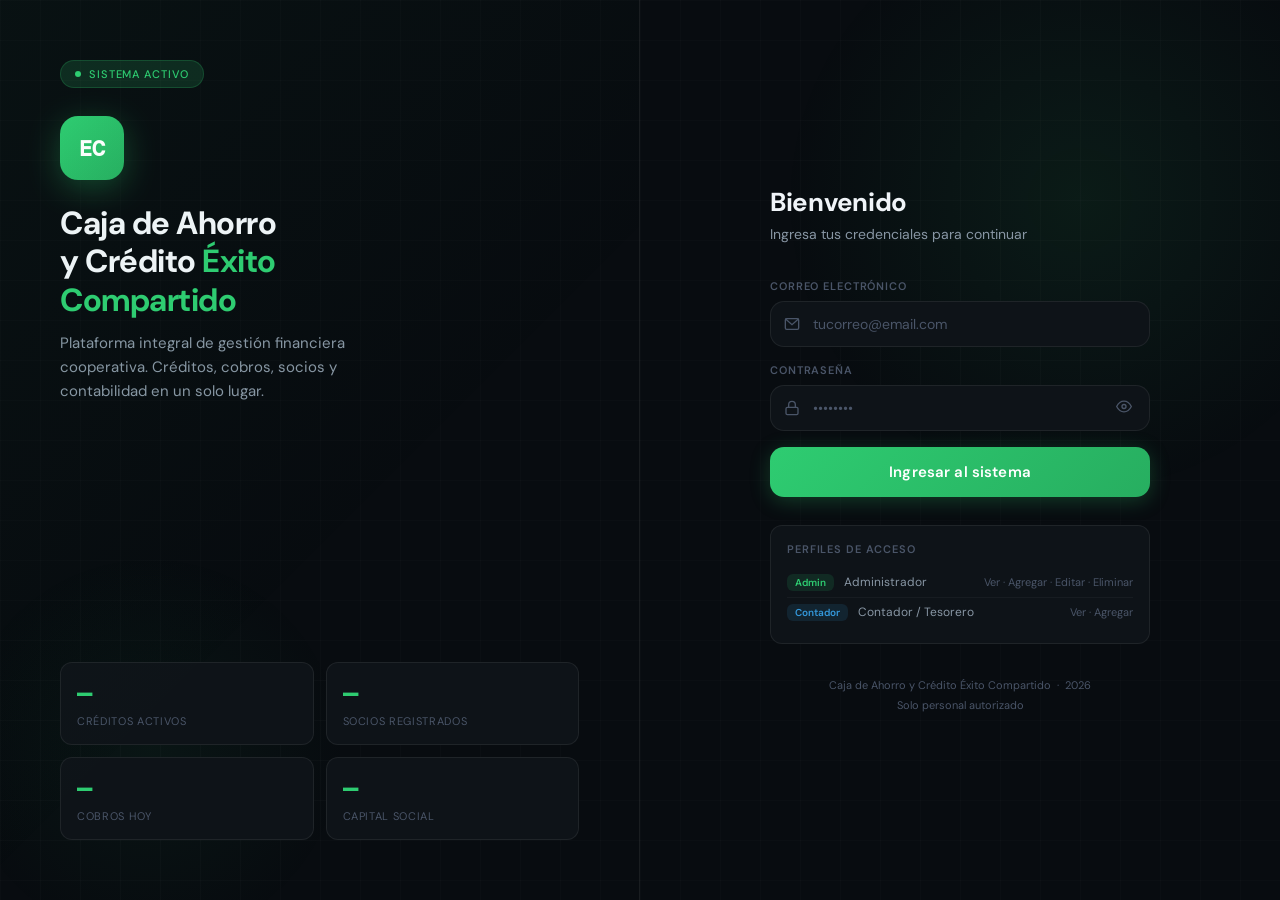
==== index.html @ 0386304a "Update index.html" ====
<!DOCTYPE html>
<html lang="es">
<head>
<meta charset="UTF-8">
<meta name="viewport" content="width=device-width, initial-scale=1.0">
<title>Éxito Compartido — Acceso</title>
<link href="https://fonts.googleapis.com/css2?family=DM+Sans:wght@300;400;500;600;700&family=DM+Mono:wght@400;500&display=swap" rel="stylesheet">
<style>
*{margin:0;padding:0;box-sizing:border-box}
:root{
  --bg:#080c10;
  --surface:#0e1318;
  --surface2:#141b22;
  --border:rgba(255,255,255,0.07);
  --green:#2ecc71;
  --green2:#27ae60;
  --green-glow:rgba(46,204,113,0.15);
  --text:#f0f4f8;
  --text2:#8896a4;
  --text3:#4a5568;
  --red:#e74c3c;
  --radius:14px;
}
html,body{height:100%;font-family:'DM Sans',sans-serif;background:var(--bg);color:var(--text);font-size:14px;overflow:hidden}

/* FONDO ANIMADO */
.bg-canvas{position:fixed;inset:0;z-index:0;overflow:hidden}
.bg-canvas::before{
  content:'';position:absolute;width:600px;height:600px;
  border-radius:50%;
  background:radial-gradient(circle, rgba(46,204,113,0.08) 0%, transparent 70%);
  top:-100px;right:-100px;
  animation:pulse 8s ease-in-out infinite;
}
.bg-canvas::after{
  content:'';position:absolute;width:400px;height:400px;
  border-radius:50%;
  background:radial-gradient(circle, rgba(46,204,113,0.05) 0%, transparent 70%);
  bottom:-50px;left:-50px;
  animation:pulse 8s ease-in-out infinite reverse;
}
@keyframes pulse{0%,100%{transform:scale(1);opacity:1}50%{transform:scale(1.1);opacity:.7}}

/* GRID PATTERN */
.bg-grid{
  position:fixed;inset:0;z-index:0;
  background-image:linear-gradient(rgba(255,255,255,.015) 1px, transparent 1px),
    linear-gradient(90deg, rgba(255,255,255,.015) 1px, transparent 1px);
  background-size:40px 40px;
}

/* LAYOUT */
.page{
  position:relative;z-index:1;
  min-height:100vh;
  display:grid;
  grid-template-columns:1fr 1fr;
}

/* LADO IZQUIERDO */
.left-panel{
  display:flex;flex-direction:column;justify-content:center;
  padding:60px;
  border-right:1px solid var(--border);
  position:relative;overflow:hidden;
}
.left-panel::after{
  content:'';position:absolute;inset:0;
  background:linear-gradient(135deg, rgba(46,204,113,0.03) 0%, transparent 60%);
  pointer-events:none;
}
.brand{margin-bottom:60px}
.brand-badge{
  display:inline-flex;align-items:center;gap:8px;
  background:var(--green-glow);border:1px solid rgba(46,204,113,0.2);
  padding:6px 14px;border-radius:30px;margin-bottom:28px;
}
.brand-badge-dot{width:6px;height:6px;border-radius:50%;background:var(--green);animation:blink 2s ease-in-out infinite}
@keyframes blink{0%,100%{opacity:1}50%{opacity:.3}}
.brand-badge-text{font-size:11px;color:var(--green);font-weight:500;letter-spacing:.08em;text-transform:uppercase}
.brand-logo{
  width:64px;height:64px;border-radius:18px;
  background:linear-gradient(135deg,var(--green) 0%,var(--green2) 100%);
  display:flex;align-items:center;justify-content:center;
  font-size:22px;font-weight:700;color:#fff;
  margin-bottom:24px;
  box-shadow:0 8px 32px rgba(46,204,113,0.3);
  font-family:'DM Mono',monospace;
}
.brand-title{font-size:32px;font-weight:700;line-height:1.2;margin-bottom:12px;letter-spacing:-0.5px}
.brand-title em{color:var(--green);font-style:normal}
.brand-sub{font-size:15px;color:var(--text2);line-height:1.6;max-width:320px}

/* STATS */
.stats{display:grid;grid-template-columns:1fr 1fr;gap:12px;margin-top:auto}
.stat-card{
  background:var(--surface);border:1px solid var(--border);
  border-radius:12px;padding:16px;
}
.stat-val{font-size:24px;font-weight:700;font-family:'DM Mono',monospace;color:var(--green);margin-bottom:4px}
.stat-label{font-size:11px;color:var(--text3);text-transform:uppercase;letter-spacing:.06em}

/* LADO DERECHO — FORMULARIO */
.right-panel{
  display:flex;flex-direction:column;justify-content:center;align-items:center;
  padding:60px 40px;
}
.form-wrap{width:100%;max-width:380px}
.form-title{font-size:26px;font-weight:700;margin-bottom:6px;letter-spacing:-0.3px}
.form-sub{font-size:14px;color:var(--text2);margin-bottom:36px}

/* CAMPO */
.field{margin-bottom:16px}
.field label{
  display:block;font-size:11px;font-weight:600;
  color:var(--text3);text-transform:uppercase;
  letter-spacing:.08em;margin-bottom:8px;
}
.input-wrap{position:relative}
.input-icon{
  position:absolute;left:14px;top:50%;transform:translateY(-50%);
  color:var(--text3);font-size:16px;pointer-events:none;
}
.input-wrap input{
  width:100%;
  background:var(--surface);
  border:1px solid var(--border);
  color:var(--text);
  padding:13px 44px 13px 42px;
  border-radius:var(--radius);
  font-size:14px;font-family:'DM Sans',sans-serif;
  outline:none;
  transition:border-color .2s, background .2s, box-shadow .2s;
  -webkit-appearance:none;
}
.input-wrap input:focus{
  border-color:var(--green);
  background:var(--surface2);
  box-shadow:0 0 0 3px rgba(46,204,113,0.08);
}
.input-wrap input::placeholder{color:var(--text3)}
.toggle-pass{
  position:absolute;right:14px;top:50%;transform:translateY(-50%);
  background:none;border:none;color:var(--text3);cursor:pointer;
  font-size:16px;padding:4px;line-height:1;transition:color .15s;
}
.toggle-pass:hover{color:var(--text2)}

/* ERROR */
.error-box{
  display:none;
  background:rgba(231,76,60,0.08);
  border:1px solid rgba(231,76,60,0.2);
  border-radius:10px;padding:11px 14px;
  font-size:13px;color:var(--red);
  margin-bottom:16px;
  align-items:center;gap:9px;line-height:1.4;
}
.error-box.show{display:flex}

/* BOTÓN */
.btn-login{
  width:100%;padding:15px;
  background:linear-gradient(135deg,var(--green) 0%,var(--green2) 100%);
  color:#fff;border:none;border-radius:var(--radius);
  font-size:15px;font-weight:600;
  font-family:'DM Sans',sans-serif;
  cursor:pointer;
  transition:all .2s;
  margin-top:8px;
  display:flex;align-items:center;justify-content:center;gap:9px;
  letter-spacing:.01em;
  box-shadow:0 4px 20px rgba(46,204,113,0.25);
}
.btn-login:hover{transform:translateY(-1px);box-shadow:0 8px 28px rgba(46,204,113,0.35)}
.btn-login:active{transform:translateY(0)}
.btn-login.loading{opacity:.7;pointer-events:none}
.spinner{
  width:18px;height:18px;
  border:2px solid rgba(255,255,255,.3);
  border-top-color:#fff;
  border-radius:50%;
  animation:spin .7s linear infinite;
  display:none;
}
.btn-login.loading .spinner{display:block}
.btn-login.loading .btn-lbl{display:none}
@keyframes spin{to{transform:rotate(360deg)}}

/* ROLES INFO */
.roles-hint{
  margin-top:28px;padding:16px;
  background:var(--surface);border:1px solid var(--border);
  border-radius:12px;
}
.roles-hint-title{font-size:11px;color:var(--text3);text-transform:uppercase;letter-spacing:.08em;margin-bottom:12px;font-weight:600}
.role-row{display:flex;align-items:center;gap:10px;padding:6px 0;font-size:12px;color:var(--text2)}
.role-row:not(:last-child){border-bottom:1px solid rgba(255,255,255,.04)}
.role-badge{font-size:10px;font-weight:600;padding:2px 8px;border-radius:6px;white-space:nowrap}
.rb-admin{background:rgba(46,204,113,.12);color:var(--green)}
.rb-contador{background:rgba(52,152,219,.12);color:#3498db}
.role-perms{font-size:11px;color:var(--text3);margin-left:auto}

/* FOOTER */
.form-footer{margin-top:32px;font-size:11px;color:var(--text3);text-align:center;line-height:1.8}

/* RESPONSIVE */
@media(max-width:768px){
  .page{grid-template-columns:1fr}
  .left-panel{display:none}
  .right-panel{padding:40px 24px}
}
</style>
</head>
<body>

<div class="bg-canvas"></div>
<div class="bg-grid"></div>

<div class="page">

  <!-- PANEL IZQUIERDO -->
  <div class="left-panel">
    <div class="brand">
      <div class="brand-badge">
        <div class="brand-badge-dot"></div>
        <span class="brand-badge-text">Sistema activo</span>
      </div>
      <div class="brand-logo">EC</div>
      <div class="brand-title">Caja de Ahorro<br>y Crédito <em>Éxito<br>Compartido</em></div>
      <div class="brand-sub">Plataforma integral de gestión financiera cooperativa. Créditos, cobros, socios y contabilidad en un solo lugar.</div>
    </div>
    <div class="stats">
      <div class="stat-card">
        <div class="stat-val" id="stat-creditos">—</div>
        <div class="stat-label">Créditos activos</div>
      </div>
      <div class="stat-card">
        <div class="stat-val" id="stat-socios">—</div>
        <div class="stat-label">Socios registrados</div>
      </div>
      <div class="stat-card">
        <div class="stat-val" id="stat-cobros">—</div>
        <div class="stat-label">Cobros hoy</div>
      </div>
      <div class="stat-card">
        <div class="stat-val" id="stat-capital">—</div>
        <div class="stat-label">Capital social</div>
      </div>
    </div>
  </div>

  <!-- PANEL DERECHO -->
  <div class="right-panel">
    <div class="form-wrap">
      <div class="form-title">Bienvenido</div>
      <div class="form-sub">Ingresa tus credenciales para continuar</div>

      <div class="error-box" id="error-box">
        <svg width="16" height="16" viewBox="0 0 24 24" fill="none" stroke="currentColor" stroke-width="2"><circle cx="12" cy="12" r="10"/><line x1="12" y1="8" x2="12" y2="12"/><line x1="12" y1="16" x2="12.01" y2="16"/></svg>
        <span id="error-msg">Correo o contraseña incorrectos.</span>
      </div>

      <div class="field">
        <label>Correo electrónico</label>
        <div class="input-wrap">
          <svg class="input-icon" width="16" height="16" viewBox="0 0 24 24" fill="none" stroke="currentColor" stroke-width="2"><rect x="2" y="4" width="20" height="16" rx="2"/><polyline points="2,4 12,13 22,4"/></svg>
          <input type="email" id="inp-email" placeholder="tucorreo@email.com" autocomplete="email" inputmode="email">
        </div>
      </div>

      <div class="field">
        <label>Contraseña</label>
        <div class="input-wrap">
          <svg class="input-icon" width="16" height="16" viewBox="0 0 24 24" fill="none" stroke="currentColor" stroke-width="2"><rect x="3" y="11" width="18" height="11" rx="2"/><path d="M7 11V7a5 5 0 0 1 10 0v4"/></svg>
          <input type="password" id="inp-pass" placeholder="••••••••" autocomplete="current-password">
          <button class="toggle-pass" onclick="togglePass()" type="button" id="toggle-btn">
            <svg id="eye-show" width="16" height="16" viewBox="0 0 24 24" fill="none" stroke="currentColor" stroke-width="2"><path d="M1 12s4-8 11-8 11 8 11 8-4 8-11 8-11-8-11-8z"/><circle cx="12" cy="12" r="3"/></svg>
            <svg id="eye-hide" width="16" height="16" viewBox="0 0 24 24" fill="none" stroke="currentColor" stroke-width="2" style="display:none"><path d="M17.94 17.94A10.07 10.07 0 0 1 12 20c-7 0-11-8-11-8a18.45 18.45 0 0 1 5.06-5.94M9.9 4.24A9.12 9.12 0 0 1 12 4c7 0 11 8 11 8a18.5 18.5 0 0 1-2.16 3.19m-6.72-1.07a3 3 0 1 1-4.24-4.24"/><line x1="1" y1="1" x2="23" y2="23"/></svg>
          </button>
        </div>
      </div>

      <button class="btn-login" id="btn-login" onclick="doLogin()">
        <span class="btn-lbl">Ingresar al sistema</span>
        <div class="spinner"></div>
      </button>

      <!-- HINT DE ROLES -->
      <div class="roles-hint">
        <div class="roles-hint-title">Perfiles de acceso</div>
        <div class="role-row">
          <span class="role-badge rb-admin">Admin</span>
          <span>Administrador</span>
          <span class="role-perms">Ver · Agregar · Editar · Eliminar</span>
        </div>
        <div class="role-row">
          <span class="role-badge rb-contador">Contador</span>
          <span>Contador / Tesorero</span>
          <span class="role-perms">Ver · Agregar</span>
        </div>
      </div>

      <div class="form-footer">
        Caja de Ahorro y Crédito Éxito Compartido &nbsp;·&nbsp; 2026<br>
        Solo personal autorizado
      </div>
    </div>
  </div>

</div>

<script>
const API = 'https://script.google.com/macros/s/AKfycbznlQ44EJd9K0rrrTj6ScfDdE0UShqo5MtrAHG__Sio-ONk8AT1Kh94YwOuVlsFQwm7/exec';

// Cargar estadísticas del dashboard en el panel izquierdo
async function cargarStats(){
  try{
    const r = await fetch(`${API}?accion=dashboard`);
    const j = await r.json();
    if(j.ok && j.data){
      const d = j.data;
      const fmt = v => '$'+Number(v||0).toLocaleString('es-EC',{minimumFractionDigits:0,maximumFractionDigits:0});
      document.getElementById('stat-creditos').textContent = d.creditosActivos || '0';
      document.getElementById('stat-socios').textContent   = d.totalSocios    || '0';
      document.getElementById('stat-cobros').textContent   = fmt(d.cobrosHoy  || 0);
      document.getElementById('stat-capital').textContent  = fmt(d.capitalSocial || 0);
    }
  }catch(e){ /* silencioso */ }
}
cargarStats();

function togglePass(){
  const inp  = document.getElementById('inp-pass');
  const show = document.getElementById('eye-show');
  const hide = document.getElementById('eye-hide');
  const oculto = inp.type === 'password';
  inp.type = oculto ? 'text' : 'password';
  show.style.display = oculto ? 'none'  : 'block';
  hide.style.display = oculto ? 'block' : 'none';
}

async function doLogin(){
  const email = document.getElementById('inp-email').value.trim().toLowerCase();
  const pass  = document.getElementById('inp-pass').value;
  const err   = document.getElementById('error-box');
  const btn   = document.getElementById('btn-login');

  err.classList.remove('show');

  if(!email || !pass){
    document.getElementById('error-msg').textContent = 'Completa el correo y la contraseña.';
    err.classList.add('show'); return;
  }

  btn.classList.add('loading');

  try{
    const r = await fetch(`${API}?accion=login`, {
      method:'POST',
      body: JSON.stringify({accion:'login', email, pass})
    });
    const j = await r.json();

    if(j.ok && j.data && j.data.ok){
      const u = j.data.usuario;
      sessionStorage.setItem('ec_user', JSON.stringify(u));
      sessionStorage.setItem('ec_rol',  u.rol);
      sessionStorage.setItem('api_url', API);
      window.location.href = 'dashboard.html';
    } else {
      document.getElementById('error-msg').textContent = (j.data && j.data.msg) || 'Correo o contraseña incorrectos.';
      err.classList.add('show');
      if(navigator.vibrate) navigator.vibrate([60,40,60]);
      btn.classList.remove('loading');
    }
  }catch(e){
    document.getElementById('error-msg').textContent = 'Error de conexión. Verifica tu internet.';
    err.classList.add('show');
    btn.classList.remove('loading');
  }
}

document.addEventListener('keydown', e => { if(e.key === 'Enter') doLogin(); });
</script>
</body>
</html>
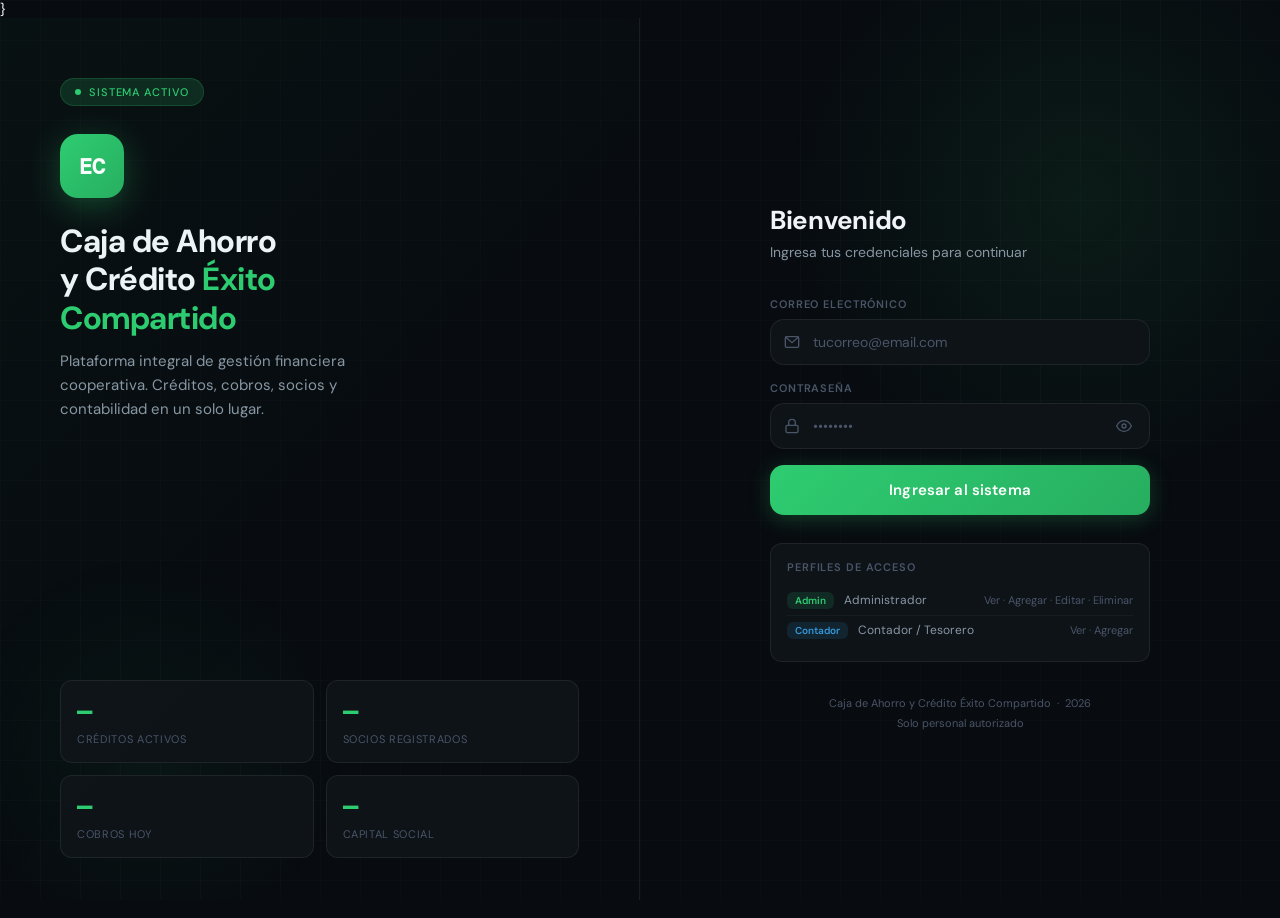
==== commit d7dbb9d1: "Update index.html" ====
--- a/index.html
+++ b/index.html
@@ -1,3 +1,4 @@
+}
 <!DOCTYPE html>
 <html lang="es">
 <head>
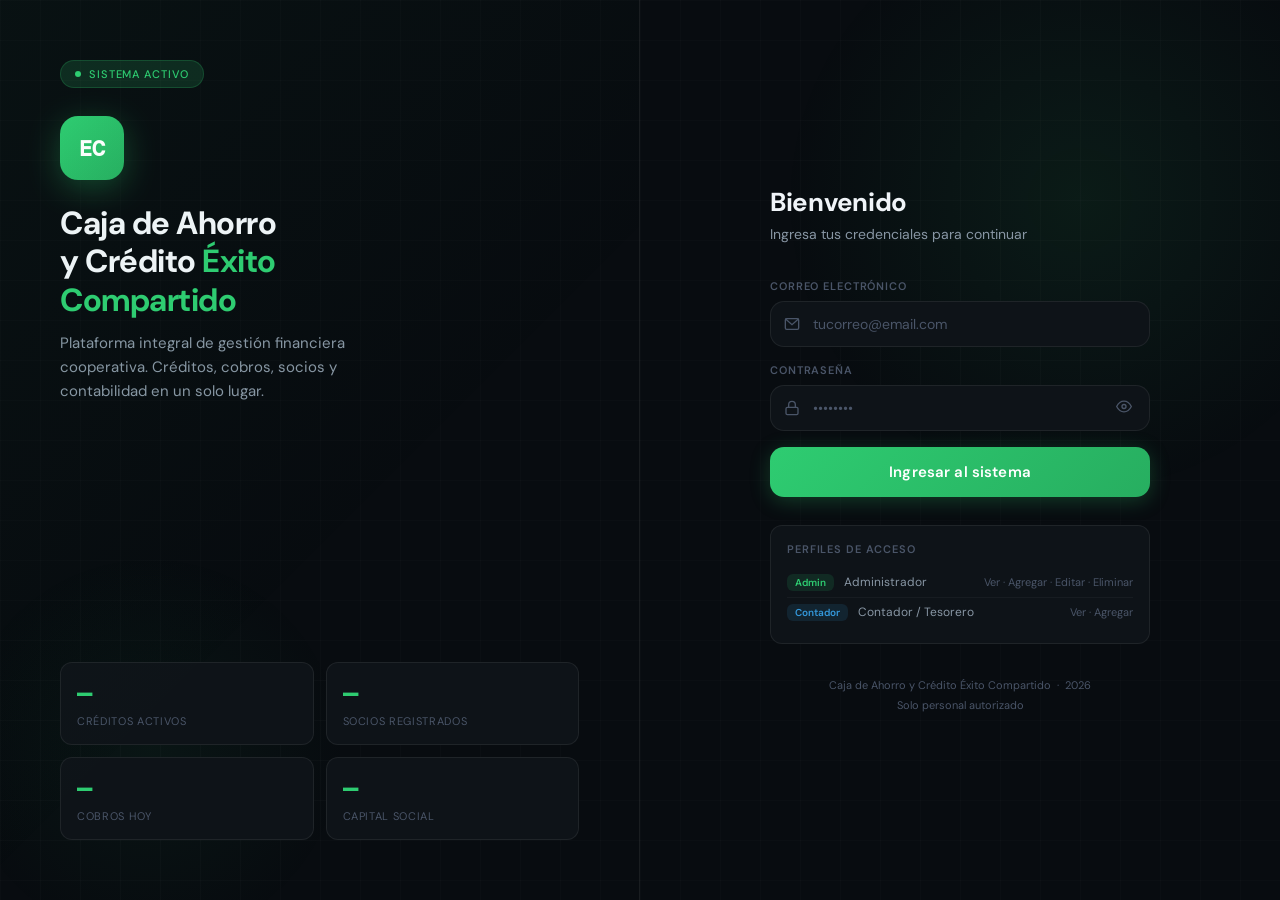
==== commit 31b36478: "Add files via upload" ====
--- a/index.html
+++ b/index.html
@@ -1,4 +1,3 @@
-}
 <!DOCTYPE html>
 <html lang="es">
 <head>
@@ -215,6 +214,19 @@
 </head>
 <body>
 
+<!-- ============================================================
+  ÉXITO COMPARTIDO — Sistema de Gestión Financiera
+  Archivo: index.html
+  Descripción: Página de login — Punto de entrada al sistema. Verifica usuario y contraseña contra Google Sheets.
+  ------------------------------------------------------------
+  🔗 ENLACE APP SCRIPT (BASE DE DATOS):
+     https://script.google.com/macros/s/AKfycbzffZlfscfcQ8dr5VTE6v3v7N-zIusxodt863ldHt4CmaTOPbJ1tTwSiyW45BDmirJr/exec
+  ------------------------------------------------------------
+  ⚠️  Si necesitas cambiar la URL de la base de datos,
+      busca la línea anterior y reemplaza la URL.
+  ============================================================ -->
+
+
 <div class="bg-canvas"></div>
 <div class="bg-grid"></div>
 
@@ -312,7 +324,7 @@
 </div>
 
 <script>
-const API = 'https://script.google.com/macros/s/AKfycbznlQ44EJd9K0rrrTj6ScfDdE0UShqo5MtrAHG__Sio-ONk8AT1Kh94YwOuVlsFQwm7/exec';
+const API = 'https://script.google.com/macros/s/AKfycbzffZlfscfcQ8dr5VTE6v3v7N-zIusxodt863ldHt4CmaTOPbJ1tTwSiyW45BDmirJr/exec';
 
 // Cargar estadísticas del dashboard en el panel izquierdo
 async function cargarStats(){
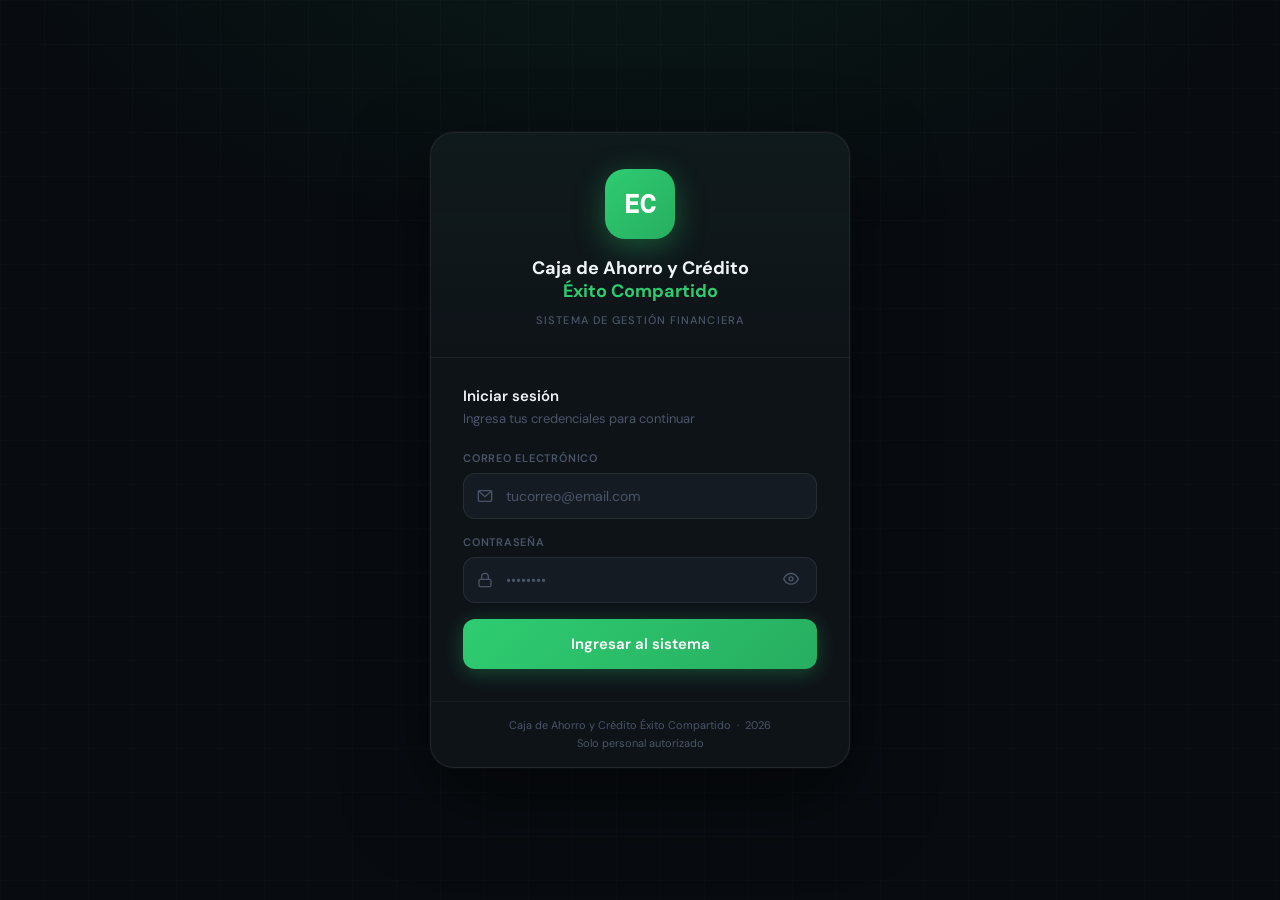
==== commit 25ecca38: "Add files via upload" ====
--- a/index.html
+++ b/index.html
@@ -2,177 +2,175 @@
 <html lang="es">
 <head>
 <meta charset="UTF-8">
-<meta name="viewport" content="width=device-width, initial-scale=1.0">
+<meta name="viewport" content="width=device-width, initial-scale=1.0, user-scalable=yes">
 <title>Éxito Compartido — Acceso</title>
-<link href="https://fonts.googleapis.com/css2?family=DM+Sans:wght@300;400;500;600;700&family=DM+Mono:wght@400;500&display=swap" rel="stylesheet">
+<link href="https://fonts.googleapis.com/css2?family=DM+Sans:wght@300;400;500;600;700&family=DM+Mono:wght@500&display=swap" rel="stylesheet">
 <style>
 *{margin:0;padding:0;box-sizing:border-box}
 :root{
   --bg:#080c10;
   --surface:#0e1318;
   --surface2:#141b22;
-  --border:rgba(255,255,255,0.07);
+  --border:rgba(255,255,255,0.08);
   --green:#2ecc71;
   --green2:#27ae60;
-  --green-glow:rgba(46,204,113,0.15);
+  --red:#e74c3c;
   --text:#f0f4f8;
   --text2:#8896a4;
   --text3:#4a5568;
-  --red:#e74c3c;
   --radius:14px;
 }
-html,body{height:100%;font-family:'DM Sans',sans-serif;background:var(--bg);color:var(--text);font-size:14px;overflow:hidden}
-
-/* FONDO ANIMADO */
-.bg-canvas{position:fixed;inset:0;z-index:0;overflow:hidden}
-.bg-canvas::before{
-  content:'';position:absolute;width:600px;height:600px;
-  border-radius:50%;
-  background:radial-gradient(circle, rgba(46,204,113,0.08) 0%, transparent 70%);
-  top:-100px;right:-100px;
-  animation:pulse 8s ease-in-out infinite;
-}
-.bg-canvas::after{
-  content:'';position:absolute;width:400px;height:400px;
-  border-radius:50%;
-  background:radial-gradient(circle, rgba(46,204,113,0.05) 0%, transparent 70%);
-  bottom:-50px;left:-50px;
-  animation:pulse 8s ease-in-out infinite reverse;
-}
-@keyframes pulse{0%,100%{transform:scale(1);opacity:1}50%{transform:scale(1.1);opacity:.7}}
-
-/* GRID PATTERN */
+html,body{
+  min-height:100vh;
+  font-family:'DM Sans',sans-serif;
+  background:var(--bg);
+  color:var(--text);
+  font-size:15px;
+}
+
+/* FONDO */
+.bg-wrap{
+  position:fixed;inset:0;z-index:0;overflow:hidden;
+  background:radial-gradient(ellipse 80% 60% at 50% -10%, rgba(46,204,113,0.07) 0%, transparent 65%);
+}
 .bg-grid{
-  position:fixed;inset:0;z-index:0;
-  background-image:linear-gradient(rgba(255,255,255,.015) 1px, transparent 1px),
+  position:absolute;inset:0;
+  background-image:
+    linear-gradient(rgba(255,255,255,.015) 1px, transparent 1px),
     linear-gradient(90deg, rgba(255,255,255,.015) 1px, transparent 1px);
-  background-size:40px 40px;
+  background-size:44px 44px;
 }
 
 /* LAYOUT */
 .page{
   position:relative;z-index:1;
   min-height:100vh;
-  display:grid;
-  grid-template-columns:1fr 1fr;
-}
-
-/* LADO IZQUIERDO */
-.left-panel{
-  display:flex;flex-direction:column;justify-content:center;
-  padding:60px;
-  border-right:1px solid var(--border);
-  position:relative;overflow:hidden;
-}
-.left-panel::after{
-  content:'';position:absolute;inset:0;
-  background:linear-gradient(135deg, rgba(46,204,113,0.03) 0%, transparent 60%);
-  pointer-events:none;
-}
-.brand{margin-bottom:60px}
-.brand-badge{
-  display:inline-flex;align-items:center;gap:8px;
-  background:var(--green-glow);border:1px solid rgba(46,204,113,0.2);
-  padding:6px 14px;border-radius:30px;margin-bottom:28px;
-}
-.brand-badge-dot{width:6px;height:6px;border-radius:50%;background:var(--green);animation:blink 2s ease-in-out infinite}
-@keyframes blink{0%,100%{opacity:1}50%{opacity:.3}}
-.brand-badge-text{font-size:11px;color:var(--green);font-weight:500;letter-spacing:.08em;text-transform:uppercase}
-.brand-logo{
-  width:64px;height:64px;border-radius:18px;
-  background:linear-gradient(135deg,var(--green) 0%,var(--green2) 100%);
-  display:flex;align-items:center;justify-content:center;
-  font-size:22px;font-weight:700;color:#fff;
-  margin-bottom:24px;
-  box-shadow:0 8px 32px rgba(46,204,113,0.3);
+  display:flex;
+  align-items:center;
+  justify-content:center;
+  padding:24px 16px;
+}
+
+/* CARD */
+.card{
+  width:100%;
+  max-width:420px;
+  background:var(--surface);
+  border:1px solid var(--border);
+  border-radius:24px;
+  overflow:hidden;
+  box-shadow:0 32px 80px rgba(0,0,0,.5), 0 0 0 1px rgba(255,255,255,.03);
+}
+
+/* HEADER DE LA CARD */
+.card-top{
+  padding:36px 32px 28px;
+  text-align:center;
+  border-bottom:1px solid rgba(255,255,255,.05);
+  background:linear-gradient(180deg, rgba(46,204,113,0.04) 0%, transparent 100%);
+}
+.logo{
+  width:70px;height:70px;
+  border-radius:20px;
+  background:linear-gradient(135deg, var(--green) 0%, var(--green2) 100%);
+  display:inline-flex;align-items:center;justify-content:center;
+  font-size:26px;font-weight:700;color:#fff;
   font-family:'DM Mono',monospace;
-}
-.brand-title{font-size:32px;font-weight:700;line-height:1.2;margin-bottom:12px;letter-spacing:-0.5px}
-.brand-title em{color:var(--green);font-style:normal}
-.brand-sub{font-size:15px;color:var(--text2);line-height:1.6;max-width:320px}
-
-/* STATS */
-.stats{display:grid;grid-template-columns:1fr 1fr;gap:12px;margin-top:auto}
-.stat-card{
-  background:var(--surface);border:1px solid var(--border);
-  border-radius:12px;padding:16px;
-}
-.stat-val{font-size:24px;font-weight:700;font-family:'DM Mono',monospace;color:var(--green);margin-bottom:4px}
-.stat-label{font-size:11px;color:var(--text3);text-transform:uppercase;letter-spacing:.06em}
-
-/* LADO DERECHO — FORMULARIO */
-.right-panel{
-  display:flex;flex-direction:column;justify-content:center;align-items:center;
-  padding:60px 40px;
-}
-.form-wrap{width:100%;max-width:380px}
-.form-title{font-size:26px;font-weight:700;margin-bottom:6px;letter-spacing:-0.3px}
-.form-sub{font-size:14px;color:var(--text2);margin-bottom:36px}
-
-/* CAMPO */
+  box-shadow:0 8px 30px rgba(46,204,113,0.35);
+  margin-bottom:18px;
+}
+.org-name{
+  font-size:18px;font-weight:700;
+  color:var(--text);
+  line-height:1.3;
+  margin-bottom:5px;
+}
+.org-name span{color:var(--green)}
+.org-tag{
+  display:inline-block;
+  font-size:11px;font-weight:500;
+  color:var(--text3);
+  text-transform:uppercase;
+  letter-spacing:.1em;
+}
+
+/* FORM */
+.card-body{padding:28px 32px 32px}
+.form-title{font-size:15px;font-weight:600;margin-bottom:4px}
+.form-sub{font-size:13px;color:var(--text3);margin-bottom:24px}
+
 .field{margin-bottom:16px}
 .field label{
   display:block;font-size:11px;font-weight:600;
   color:var(--text3);text-transform:uppercase;
-  letter-spacing:.08em;margin-bottom:8px;
+  letter-spacing:.07em;margin-bottom:8px;
 }
 .input-wrap{position:relative}
-.input-icon{
-  position:absolute;left:14px;top:50%;transform:translateY(-50%);
-  color:var(--text3);font-size:16px;pointer-events:none;
+.input-wrap .ico{
+  position:absolute;left:14px;top:50%;
+  transform:translateY(-50%);
+  color:var(--text3);pointer-events:none;
 }
 .input-wrap input{
   width:100%;
-  background:var(--surface);
-  border:1px solid var(--border);
+  background:var(--surface2);
+  border:1.5px solid var(--border);
   color:var(--text);
   padding:13px 44px 13px 42px;
-  border-radius:var(--radius);
-  font-size:14px;font-family:'DM Sans',sans-serif;
+  border-radius:12px;
+  font-size:14px;
+  font-family:'DM Sans',sans-serif;
   outline:none;
-  transition:border-color .2s, background .2s, box-shadow .2s;
   -webkit-appearance:none;
+  transition:border-color .2s, box-shadow .2s;
 }
 .input-wrap input:focus{
   border-color:var(--green);
-  background:var(--surface2);
-  box-shadow:0 0 0 3px rgba(46,204,113,0.08);
+  box-shadow:0 0 0 3px rgba(46,204,113,0.1);
 }
 .input-wrap input::placeholder{color:var(--text3)}
 .toggle-pass{
-  position:absolute;right:14px;top:50%;transform:translateY(-50%);
-  background:none;border:none;color:var(--text3);cursor:pointer;
-  font-size:16px;padding:4px;line-height:1;transition:color .15s;
+  position:absolute;right:14px;top:50%;
+  transform:translateY(-50%);
+  background:none;border:none;
+  color:var(--text3);cursor:pointer;
+  padding:4px;line-height:1;
+  transition:color .15s;
 }
 .toggle-pass:hover{color:var(--text2)}
 
 /* ERROR */
 .error-box{
   display:none;
-  background:rgba(231,76,60,0.08);
-  border:1px solid rgba(231,76,60,0.2);
-  border-radius:10px;padding:11px 14px;
+  background:rgba(231,76,60,.08);
+  border:1px solid rgba(231,76,60,.2);
+  border-radius:10px;
+  padding:11px 14px;
   font-size:13px;color:var(--red);
   margin-bottom:16px;
-  align-items:center;gap:9px;line-height:1.4;
+  align-items:center;gap:9px;
+  line-height:1.4;
 }
 .error-box.show{display:flex}
 
 /* BOTÓN */
 .btn-login{
   width:100%;padding:15px;
-  background:linear-gradient(135deg,var(--green) 0%,var(--green2) 100%);
-  color:#fff;border:none;border-radius:var(--radius);
+  background:linear-gradient(135deg, var(--green) 0%, var(--green2) 100%);
+  color:#fff;border:none;border-radius:12px;
   font-size:15px;font-weight:600;
   font-family:'DM Sans',sans-serif;
   cursor:pointer;
   transition:all .2s;
-  margin-top:8px;
-  display:flex;align-items:center;justify-content:center;gap:9px;
-  letter-spacing:.01em;
-  box-shadow:0 4px 20px rgba(46,204,113,0.25);
-}
-.btn-login:hover{transform:translateY(-1px);box-shadow:0 8px 28px rgba(46,204,113,0.35)}
+  margin-top:6px;
+  display:flex;align-items:center;justify-content:center;gap:10px;
+  box-shadow:0 4px 20px rgba(46,204,113,0.3);
+  -webkit-appearance:none;
+}
+.btn-login:hover{
+  transform:translateY(-1px);
+  box-shadow:0 8px 28px rgba(46,204,113,0.4);
+}
 .btn-login:active{transform:translateY(0)}
 .btn-login.loading{opacity:.7;pointer-events:none}
 .spinner{
@@ -184,89 +182,46 @@
   display:none;
 }
 .btn-login.loading .spinner{display:block}
-.btn-login.loading .btn-lbl{display:none}
+.btn-login.loading .btn-txt{display:none}
 @keyframes spin{to{transform:rotate(360deg)}}
 
-/* ROLES INFO */
-.roles-hint{
-  margin-top:28px;padding:16px;
-  background:var(--surface);border:1px solid var(--border);
-  border-radius:12px;
-}
-.roles-hint-title{font-size:11px;color:var(--text3);text-transform:uppercase;letter-spacing:.08em;margin-bottom:12px;font-weight:600}
-.role-row{display:flex;align-items:center;gap:10px;padding:6px 0;font-size:12px;color:var(--text2)}
-.role-row:not(:last-child){border-bottom:1px solid rgba(255,255,255,.04)}
-.role-badge{font-size:10px;font-weight:600;padding:2px 8px;border-radius:6px;white-space:nowrap}
-.rb-admin{background:rgba(46,204,113,.12);color:var(--green)}
-.rb-contador{background:rgba(52,152,219,.12);color:#3498db}
-.role-perms{font-size:11px;color:var(--text3);margin-left:auto}
-
 /* FOOTER */
-.form-footer{margin-top:32px;font-size:11px;color:var(--text3);text-align:center;line-height:1.8}
+.card-footer{
+  padding:14px 32px;
+  border-top:1px solid rgba(255,255,255,.04);
+  text-align:center;
+  font-size:11px;color:var(--text3);
+  line-height:1.7;
+}
 
 /* RESPONSIVE */
-@media(max-width:768px){
-  .page{grid-template-columns:1fr}
-  .left-panel{display:none}
-  .right-panel{padding:40px 24px}
+@media(max-width:480px){
+  .card{border-radius:20px}
+  .card-top{padding:28px 24px 22px}
+  .card-body{padding:22px 24px 28px}
+  .card-footer{padding:12px 24px}
+  .logo{width:60px;height:60px;font-size:22px}
+  .org-name{font-size:16px}
 }
 </style>
 </head>
 <body>
 
-<!-- ============================================================
-  ÉXITO COMPARTIDO — Sistema de Gestión Financiera
-  Archivo: index.html
-  Descripción: Página de login — Punto de entrada al sistema. Verifica usuario y contraseña contra Google Sheets.
-  ------------------------------------------------------------
-  🔗 ENLACE APP SCRIPT (BASE DE DATOS):
-     https://script.google.com/macros/s/AKfycbzffZlfscfcQ8dr5VTE6v3v7N-zIusxodt863ldHt4CmaTOPbJ1tTwSiyW45BDmirJr/exec
-  ------------------------------------------------------------
-  ⚠️  Si necesitas cambiar la URL de la base de datos,
-      busca la línea anterior y reemplaza la URL.
-  ============================================================ -->
-
-
-<div class="bg-canvas"></div>
-<div class="bg-grid"></div>
+<div class="bg-wrap"><div class="bg-grid"></div></div>
 
 <div class="page">
-
-  <!-- PANEL IZQUIERDO -->
-  <div class="left-panel">
-    <div class="brand">
-      <div class="brand-badge">
-        <div class="brand-badge-dot"></div>
-        <span class="brand-badge-text">Sistema activo</span>
-      </div>
-      <div class="brand-logo">EC</div>
-      <div class="brand-title">Caja de Ahorro<br>y Crédito <em>Éxito<br>Compartido</em></div>
-      <div class="brand-sub">Plataforma integral de gestión financiera cooperativa. Créditos, cobros, socios y contabilidad en un solo lugar.</div>
+  <div class="card">
+
+    <!-- ENCABEZADO -->
+    <div class="card-top">
+      <div class="logo">EC</div>
+      <div class="org-name">Caja de Ahorro y Crédito<br><span>Éxito Compartido</span></div>
+      <div class="org-tag">Sistema de gestión financiera</div>
     </div>
-    <div class="stats">
-      <div class="stat-card">
-        <div class="stat-val" id="stat-creditos">—</div>
-        <div class="stat-label">Créditos activos</div>
-      </div>
-      <div class="stat-card">
-        <div class="stat-val" id="stat-socios">—</div>
-        <div class="stat-label">Socios registrados</div>
-      </div>
-      <div class="stat-card">
-        <div class="stat-val" id="stat-cobros">—</div>
-        <div class="stat-label">Cobros hoy</div>
-      </div>
-      <div class="stat-card">
-        <div class="stat-val" id="stat-capital">—</div>
-        <div class="stat-label">Capital social</div>
-      </div>
-    </div>
-  </div>
-
-  <!-- PANEL DERECHO -->
-  <div class="right-panel">
-    <div class="form-wrap">
-      <div class="form-title">Bienvenido</div>
+
+    <!-- FORMULARIO -->
+    <div class="card-body">
+      <div class="form-title">Iniciar sesión</div>
       <div class="form-sub">Ingresa tus credenciales para continuar</div>
 
       <div class="error-box" id="error-box">
@@ -277,7 +232,7 @@
       <div class="field">
         <label>Correo electrónico</label>
         <div class="input-wrap">
-          <svg class="input-icon" width="16" height="16" viewBox="0 0 24 24" fill="none" stroke="currentColor" stroke-width="2"><rect x="2" y="4" width="20" height="16" rx="2"/><polyline points="2,4 12,13 22,4"/></svg>
+          <svg class="ico" width="16" height="16" viewBox="0 0 24 24" fill="none" stroke="currentColor" stroke-width="2"><rect x="2" y="4" width="20" height="16" rx="2"/><polyline points="2,4 12,13 22,4"/></svg>
           <input type="email" id="inp-email" placeholder="tucorreo@email.com" autocomplete="email" inputmode="email">
         </div>
       </div>
@@ -285,74 +240,47 @@
       <div class="field">
         <label>Contraseña</label>
         <div class="input-wrap">
-          <svg class="input-icon" width="16" height="16" viewBox="0 0 24 24" fill="none" stroke="currentColor" stroke-width="2"><rect x="3" y="11" width="18" height="11" rx="2"/><path d="M7 11V7a5 5 0 0 1 10 0v4"/></svg>
+          <svg class="ico" width="16" height="16" viewBox="0 0 24 24" fill="none" stroke="currentColor" stroke-width="2"><rect x="3" y="11" width="18" height="11" rx="2"/><path d="M7 11V7a5 5 0 0 1 10 0v4"/></svg>
           <input type="password" id="inp-pass" placeholder="••••••••" autocomplete="current-password">
-          <button class="toggle-pass" onclick="togglePass()" type="button" id="toggle-btn">
-            <svg id="eye-show" width="16" height="16" viewBox="0 0 24 24" fill="none" stroke="currentColor" stroke-width="2"><path d="M1 12s4-8 11-8 11 8 11 8-4 8-11 8-11-8-11-8z"/><circle cx="12" cy="12" r="3"/></svg>
-            <svg id="eye-hide" width="16" height="16" viewBox="0 0 24 24" fill="none" stroke="currentColor" stroke-width="2" style="display:none"><path d="M17.94 17.94A10.07 10.07 0 0 1 12 20c-7 0-11-8-11-8a18.45 18.45 0 0 1 5.06-5.94M9.9 4.24A9.12 9.12 0 0 1 12 4c7 0 11 8 11 8a18.5 18.5 0 0 1-2.16 3.19m-6.72-1.07a3 3 0 1 1-4.24-4.24"/><line x1="1" y1="1" x2="23" y2="23"/></svg>
+          <button class="toggle-pass" onclick="togglePass()" type="button">
+            <svg id="ico-show" width="16" height="16" viewBox="0 0 24 24" fill="none" stroke="currentColor" stroke-width="2"><path d="M1 12s4-8 11-8 11 8 11 8-4 8-11 8-11-8-11-8z"/><circle cx="12" cy="12" r="3"/></svg>
+            <svg id="ico-hide" width="16" height="16" viewBox="0 0 24 24" fill="none" stroke="currentColor" stroke-width="2" style="display:none"><path d="M17.94 17.94A10.07 10.07 0 0 1 12 20c-7 0-11-8-11-8a18.45 18.45 0 0 1 5.06-5.94M9.9 4.24A9.12 9.12 0 0 1 12 4c7 0 11 8 11 8a18.5 18.5 0 0 1-2.16 3.19m-6.72-1.07a3 3 0 1 1-4.24-4.24"/><line x1="1" y1="1" x2="23" y2="23"/></svg>
           </button>
         </div>
       </div>
 
       <button class="btn-login" id="btn-login" onclick="doLogin()">
-        <span class="btn-lbl">Ingresar al sistema</span>
+        <span class="btn-txt">Ingresar al sistema</span>
         <div class="spinner"></div>
       </button>
-
-      <!-- HINT DE ROLES -->
-      <div class="roles-hint">
-        <div class="roles-hint-title">Perfiles de acceso</div>
-        <div class="role-row">
-          <span class="role-badge rb-admin">Admin</span>
-          <span>Administrador</span>
-          <span class="role-perms">Ver · Agregar · Editar · Eliminar</span>
-        </div>
-        <div class="role-row">
-          <span class="role-badge rb-contador">Contador</span>
-          <span>Contador / Tesorero</span>
-          <span class="role-perms">Ver · Agregar</span>
-        </div>
-      </div>
-
-      <div class="form-footer">
-        Caja de Ahorro y Crédito Éxito Compartido &nbsp;·&nbsp; 2026<br>
-        Solo personal autorizado
-      </div>
     </div>
+
+    <!-- FOOTER -->
+    <div class="card-footer">
+      Caja de Ahorro y Crédito Éxito Compartido &nbsp;·&nbsp; 2026<br>
+      Solo personal autorizado
+    </div>
+
   </div>
-
 </div>
 
 <script>
-const API = 'https://script.google.com/macros/s/AKfycbzffZlfscfcQ8dr5VTE6v3v7N-zIusxodt863ldHt4CmaTOPbJ1tTwSiyW45BDmirJr/exec';
-
-// Cargar estadísticas del dashboard en el panel izquierdo
-async function cargarStats(){
-  try{
-    const r = await fetch(`${API}?accion=dashboard`);
-    const j = await r.json();
-    if(j.ok && j.data){
-      const d = j.data;
-      const fmt = v => '$'+Number(v||0).toLocaleString('es-EC',{minimumFractionDigits:0,maximumFractionDigits:0});
-      document.getElementById('stat-creditos').textContent = d.creditosActivos || '0';
-      document.getElementById('stat-socios').textContent   = d.totalSocios    || '0';
-      document.getElementById('stat-cobros').textContent   = fmt(d.cobrosHoy  || 0);
-      document.getElementById('stat-capital').textContent  = fmt(d.capitalSocial || 0);
-    }
-  }catch(e){ /* silencioso */ }
-}
-cargarStats();
-
+// ── CONFIGURACIÓN ────────────────────────────────────────────
+// 🔗 ENLACE APP SCRIPT (BASE DE DATOS):
+const API = 'https://script.google.com/macros/s/AKfycbxK0c4knfEeo9RQ0fXKBQqbDQXdX9DnFIGdOVfvlrw8cDqKFwfvOz4DrZNh-ZHVvc1Y/exec';
+
+// ── TOGGLE CONTRASEÑA ────────────────────────────────────────
 function togglePass(){
   const inp  = document.getElementById('inp-pass');
-  const show = document.getElementById('eye-show');
-  const hide = document.getElementById('eye-hide');
+  const show = document.getElementById('ico-show');
+  const hide = document.getElementById('ico-hide');
   const oculto = inp.type === 'password';
-  inp.type = oculto ? 'text' : 'password';
+  inp.type       = oculto ? 'text'  : 'password';
   show.style.display = oculto ? 'none'  : 'block';
   hide.style.display = oculto ? 'block' : 'none';
 }
 
+// ── LOGIN ────────────────────────────────────────────────────
 async function doLogin(){
   const email = document.getElementById('inp-email').value.trim().toLowerCase();
   const pass  = document.getElementById('inp-pass').value;
@@ -363,26 +291,69 @@
 
   if(!email || !pass){
     document.getElementById('error-msg').textContent = 'Completa el correo y la contraseña.';
-    err.classList.add('show'); return;
+    err.classList.add('show');
+    return;
   }
 
   btn.classList.add('loading');
 
   try{
-    const r = await fetch(`${API}?accion=login`, {
-      method:'POST',
-      body: JSON.stringify({accion:'login', email, pass})
+    // Buscar usuario en Google Sheets
+    // Intentar login en Apps Script
+    const r = await fetch(API, {
+      method : 'POST',
+      headers: {'Content-Type':'text/plain'},
+      body   : JSON.stringify({ accion:'login', email, pass })
     });
     const j = await r.json();
 
     if(j.ok && j.data && j.data.ok){
       const u = j.data.usuario;
-      sessionStorage.setItem('ec_user', JSON.stringify(u));
-      sessionStorage.setItem('ec_rol',  u.rol);
-      sessionStorage.setItem('api_url', API);
+      // Normalizar campos — el Apps Script puede devolver Nombre o nombre
+      const usuario = {
+        id    : u.id    || u.ID    || u.Id    || '',
+        nombre: u.nombre|| u.Nombre|| u.name  || email,
+        rol   : u.rol   || u.Rol   || u.role  || 'contador',
+        email : u.email || u.Email || email,
+      };
+      // Guardar sesión
+      sessionStorage.setItem('ec_user',    JSON.stringify(usuario));
+      sessionStorage.setItem('ec_rol',     usuario.rol);
+      sessionStorage.setItem('api_url',    API);
+      // Ir al dashboard
       window.location.href = 'dashboard.html';
     } else {
-      document.getElementById('error-msg').textContent = (j.data && j.data.msg) || 'Correo o contraseña incorrectos.';
+      // Si falla el login del Apps Script, intentar buscar el usuario directamente
+      // (por si el Apps Script tiene un bug en la acción login)
+      try{
+        const r2 = await fetch(`${API}?accion=leer&tab=usuarios`);
+        const j2 = await r2.json();
+        if(j2.ok && j2.data){
+          const usuarios = j2.data;
+          // Buscar usuario por email (insensible a mayúsculas)
+          const u = usuarios.find(x =>
+            String(x.Email||x.email||'').toLowerCase() === email &&
+            (x.Pass||x.pass||x.Contrasena||x.contrasena||'') === pass &&
+            (x.Activo||x.activo) !== false &&
+            String(x.Activo||x.activo||'true').toLowerCase() !== 'false'
+          );
+          if(u){
+            const usuario = {
+              id    : u.ID    || u.Id    || u.id    || '',
+              nombre: u.Nombre|| u.nombre|| u.Name  || email,
+              rol   : u.Rol   || u.rol   || 'contador',
+              email : u.Email || u.email || email,
+            };
+            sessionStorage.setItem('ec_user',  JSON.stringify(usuario));
+            sessionStorage.setItem('ec_rol',   usuario.rol);
+            sessionStorage.setItem('api_url',  API);
+            window.location.href = 'dashboard.html';
+            return;
+          }
+        }
+      }catch(_){}
+      document.getElementById('error-msg').textContent =
+        (j.data && j.data.msg) ? j.data.msg : 'Correo o contraseña incorrectos. Verifica tus datos.';
       err.classList.add('show');
       if(navigator.vibrate) navigator.vibrate([60,40,60]);
       btn.classList.remove('loading');
@@ -394,6 +365,7 @@
   }
 }
 
+// Enter para hacer login
 document.addEventListener('keydown', e => { if(e.key === 'Enter') doLogin(); });
 </script>
 </body>
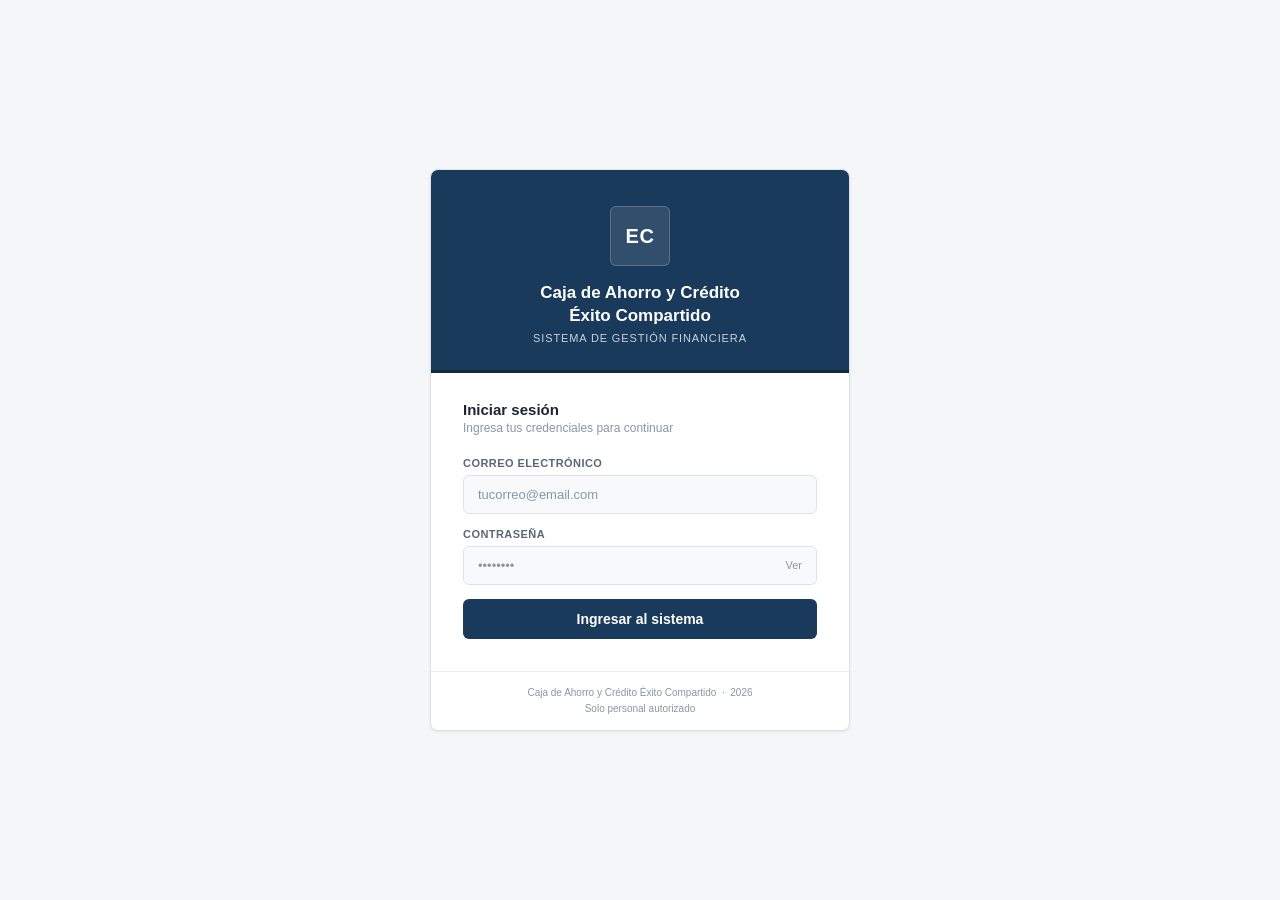
==== commit 4751814c: "Add files via upload" ====
--- a/index.html
+++ b/index.html
@@ -4,356 +4,127 @@
 <meta charset="UTF-8">
 <meta name="viewport" content="width=device-width, initial-scale=1.0, user-scalable=yes">
 <title>Éxito Compartido — Acceso</title>
-<link href="https://fonts.googleapis.com/css2?family=DM+Sans:wght@300;400;500;600;700&family=DM+Mono:wght@500&display=swap" rel="stylesheet">
 <style>
 *{margin:0;padding:0;box-sizing:border-box}
 :root{
-  --bg:#080c10;
-  --surface:#0e1318;
-  --surface2:#141b22;
-  --border:rgba(255,255,255,0.08);
-  --green:#2ecc71;
-  --green2:#27ae60;
-  --red:#e74c3c;
-  --text:#f0f4f8;
-  --text2:#8896a4;
-  --text3:#4a5568;
-  --radius:14px;
+  --bg:#f4f6f8;--surface:#ffffff;--surface2:#f8f9fb;
+  --border:#dde2e8;--border2:#eaedf1;
+  --navy:#1a3a5c;--navy-dark:#12283f;--navy-soft:#eaf0f6;
+  --text:#1c2530;--text2:#5b6776;--text3:#8a96a3;
+  --red:#b3261e;--red-soft:#fbe9e7;
+  --radius:8px;
 }
-html,body{
-  min-height:100vh;
-  font-family:'DM Sans',sans-serif;
-  background:var(--bg);
-  color:var(--text);
-  font-size:15px;
-}
-
-/* FONDO */
-.bg-wrap{
-  position:fixed;inset:0;z-index:0;overflow:hidden;
-  background:radial-gradient(ellipse 80% 60% at 50% -10%, rgba(46,204,113,0.07) 0%, transparent 65%);
-}
-.bg-grid{
-  position:absolute;inset:0;
-  background-image:
-    linear-gradient(rgba(255,255,255,.015) 1px, transparent 1px),
-    linear-gradient(90deg, rgba(255,255,255,.015) 1px, transparent 1px);
-  background-size:44px 44px;
-}
-
-/* LAYOUT */
-.page{
-  position:relative;z-index:1;
-  min-height:100vh;
-  display:flex;
-  align-items:center;
-  justify-content:center;
-  padding:24px 16px;
-}
-
-/* CARD */
-.card{
-  width:100%;
-  max-width:420px;
-  background:var(--surface);
-  border:1px solid var(--border);
-  border-radius:24px;
-  overflow:hidden;
-  box-shadow:0 32px 80px rgba(0,0,0,.5), 0 0 0 1px rgba(255,255,255,.03);
-}
-
-/* HEADER DE LA CARD */
-.card-top{
-  padding:36px 32px 28px;
-  text-align:center;
-  border-bottom:1px solid rgba(255,255,255,.05);
-  background:linear-gradient(180deg, rgba(46,204,113,0.04) 0%, transparent 100%);
-}
-.logo{
-  width:70px;height:70px;
-  border-radius:20px;
-  background:linear-gradient(135deg, var(--green) 0%, var(--green2) 100%);
-  display:inline-flex;align-items:center;justify-content:center;
-  font-size:26px;font-weight:700;color:#fff;
-  font-family:'DM Mono',monospace;
-  box-shadow:0 8px 30px rgba(46,204,113,0.35);
-  margin-bottom:18px;
-}
-.org-name{
-  font-size:18px;font-weight:700;
-  color:var(--text);
-  line-height:1.3;
-  margin-bottom:5px;
-}
-.org-name span{color:var(--green)}
-.org-tag{
-  display:inline-block;
-  font-size:11px;font-weight:500;
-  color:var(--text3);
-  text-transform:uppercase;
-  letter-spacing:.1em;
-}
-
-/* FORM */
+html,body{min-height:100vh;font-family:Arial,Helvetica,sans-serif;background:var(--bg);color:var(--text);font-size:14px}
+.page{min-height:100vh;display:flex;align-items:center;justify-content:center;padding:24px 16px}
+.card{width:100%;max-width:420px;background:var(--surface);border:1px solid var(--border);border-radius:var(--radius);overflow:hidden;box-shadow:0 1px 3px rgba(16,24,32,.08)}
+.card-top{padding:36px 32px 26px;text-align:center;background:var(--navy);border-bottom:3px solid var(--navy-dark)}
+.logo{width:60px;height:60px;border-radius:6px;background:rgba(255,255,255,.1);border:1px solid rgba(255,255,255,.2);display:inline-flex;align-items:center;justify-content:center;font-size:20px;font-weight:bold;color:#fff;margin-bottom:16px;letter-spacing:.5px}
+.org-name{font-size:17px;font-weight:bold;color:#fff;line-height:1.35;margin-bottom:4px}
+.org-tag{font-size:11px;font-weight:normal;color:#c4d2e0;text-transform:uppercase;letter-spacing:.08em}
 .card-body{padding:28px 32px 32px}
-.form-title{font-size:15px;font-weight:600;margin-bottom:4px}
-.form-sub{font-size:13px;color:var(--text3);margin-bottom:24px}
-
-.field{margin-bottom:16px}
-.field label{
-  display:block;font-size:11px;font-weight:600;
-  color:var(--text3);text-transform:uppercase;
-  letter-spacing:.07em;margin-bottom:8px;
-}
+.form-title{font-size:15px;font-weight:bold;margin-bottom:3px;color:var(--text)}
+.form-sub{font-size:12px;color:var(--text3);margin-bottom:22px}
+.field{margin-bottom:14px}
+.field label{display:block;font-size:11px;font-weight:bold;color:var(--text2);text-transform:uppercase;letter-spacing:.04em;margin-bottom:6px}
 .input-wrap{position:relative}
-.input-wrap .ico{
-  position:absolute;left:14px;top:50%;
-  transform:translateY(-50%);
-  color:var(--text3);pointer-events:none;
-}
-.input-wrap input{
-  width:100%;
-  background:var(--surface2);
-  border:1.5px solid var(--border);
-  color:var(--text);
-  padding:13px 44px 13px 42px;
-  border-radius:12px;
-  font-size:14px;
-  font-family:'DM Sans',sans-serif;
-  outline:none;
-  -webkit-appearance:none;
-  transition:border-color .2s, box-shadow .2s;
-}
-.input-wrap input:focus{
-  border-color:var(--green);
-  box-shadow:0 0 0 3px rgba(46,204,113,0.1);
-}
+.input-wrap input{width:100%;background:var(--surface2);border:1px solid var(--border);color:var(--text);padding:11px 14px;border-radius:6px;font-size:13px;font-family:Arial,Helvetica,sans-serif;outline:none;-webkit-appearance:none;transition:border-color .15s}
+.input-wrap input:focus{border-color:var(--navy);background:#fff}
 .input-wrap input::placeholder{color:var(--text3)}
-.toggle-pass{
-  position:absolute;right:14px;top:50%;
-  transform:translateY(-50%);
-  background:none;border:none;
-  color:var(--text3);cursor:pointer;
-  padding:4px;line-height:1;
-  transition:color .15s;
-}
+.toggle-pass{position:absolute;right:11px;top:50%;transform:translateY(-50%);background:none;border:none;color:var(--text3);cursor:pointer;padding:4px;line-height:1;font-size:11px}
 .toggle-pass:hover{color:var(--text2)}
-
-/* ERROR */
-.error-box{
-  display:none;
-  background:rgba(231,76,60,.08);
-  border:1px solid rgba(231,76,60,.2);
-  border-radius:10px;
-  padding:11px 14px;
-  font-size:13px;color:var(--red);
-  margin-bottom:16px;
-  align-items:center;gap:9px;
-  line-height:1.4;
-}
+.error-box{display:none;background:var(--red-soft);border:1px solid #f0c4c0;border-radius:6px;padding:10px 12px;font-size:12px;color:var(--red);margin-bottom:14px;align-items:center;gap:8px;line-height:1.4}
 .error-box.show{display:flex}
-
-/* BOTÓN */
-.btn-login{
-  width:100%;padding:15px;
-  background:linear-gradient(135deg, var(--green) 0%, var(--green2) 100%);
-  color:#fff;border:none;border-radius:12px;
-  font-size:15px;font-weight:600;
-  font-family:'DM Sans',sans-serif;
-  cursor:pointer;
-  transition:all .2s;
-  margin-top:6px;
-  display:flex;align-items:center;justify-content:center;gap:10px;
-  box-shadow:0 4px 20px rgba(46,204,113,0.3);
-  -webkit-appearance:none;
-}
-.btn-login:hover{
-  transform:translateY(-1px);
-  box-shadow:0 8px 28px rgba(46,204,113,0.4);
-}
-.btn-login:active{transform:translateY(0)}
+.btn-login{width:100%;padding:12px;background:var(--navy);color:#fff;border:none;border-radius:6px;font-size:14px;font-weight:bold;font-family:Arial,Helvetica,sans-serif;cursor:pointer;margin-top:6px;display:flex;align-items:center;justify-content:center;gap:8px;-webkit-appearance:none;transition:background .15s}
+.btn-login:hover{background:var(--navy-dark)}
 .btn-login.loading{opacity:.7;pointer-events:none}
-.spinner{
-  width:18px;height:18px;
-  border:2px solid rgba(255,255,255,.3);
-  border-top-color:#fff;
-  border-radius:50%;
-  animation:spin .7s linear infinite;
-  display:none;
-}
+.spinner{width:14px;height:14px;border:2px solid rgba(255,255,255,.4);border-top-color:#fff;border-radius:50%;animation:spin .7s linear infinite;display:none}
 .btn-login.loading .spinner{display:block}
 .btn-login.loading .btn-txt{display:none}
 @keyframes spin{to{transform:rotate(360deg)}}
-
-/* FOOTER */
-.card-footer{
-  padding:14px 32px;
-  border-top:1px solid rgba(255,255,255,.04);
-  text-align:center;
-  font-size:11px;color:var(--text3);
-  line-height:1.7;
-}
-
-/* RESPONSIVE */
-@media(max-width:480px){
-  .card{border-radius:20px}
-  .card-top{padding:28px 24px 22px}
-  .card-body{padding:22px 24px 28px}
-  .card-footer{padding:12px 24px}
-  .logo{width:60px;height:60px;font-size:22px}
-  .org-name{font-size:16px}
-}
+.card-footer{padding:13px 32px;border-top:1px solid var(--border2);text-align:center;font-size:10px;color:var(--text3);line-height:1.6}
+@media(max-width:480px){.card-top{padding:28px 22px 20px}.card-body{padding:22px 22px 26px}.card-footer{padding:11px 22px}}
 </style>
 </head>
 <body>
-
-<div class="bg-wrap"><div class="bg-grid"></div></div>
-
 <div class="page">
   <div class="card">
-
-    <!-- ENCABEZADO -->
     <div class="card-top">
       <div class="logo">EC</div>
-      <div class="org-name">Caja de Ahorro y Crédito<br><span>Éxito Compartido</span></div>
+      <div class="org-name">Caja de Ahorro y Crédito<br>Éxito Compartido</div>
       <div class="org-tag">Sistema de gestión financiera</div>
     </div>
-
-    <!-- FORMULARIO -->
     <div class="card-body">
       <div class="form-title">Iniciar sesión</div>
       <div class="form-sub">Ingresa tus credenciales para continuar</div>
-
       <div class="error-box" id="error-box">
-        <svg width="16" height="16" viewBox="0 0 24 24" fill="none" stroke="currentColor" stroke-width="2"><circle cx="12" cy="12" r="10"/><line x1="12" y1="8" x2="12" y2="12"/><line x1="12" y1="16" x2="12.01" y2="16"/></svg>
+        <svg width="14" height="14" viewBox="0 0 24 24" fill="none" stroke="currentColor" stroke-width="2"><circle cx="12" cy="12" r="10"/><line x1="12" y1="8" x2="12" y2="12"/><line x1="12" y1="16" x2="12.01" y2="16"/></svg>
         <span id="error-msg">Correo o contraseña incorrectos.</span>
       </div>
-
       <div class="field">
         <label>Correo electrónico</label>
-        <div class="input-wrap">
-          <svg class="ico" width="16" height="16" viewBox="0 0 24 24" fill="none" stroke="currentColor" stroke-width="2"><rect x="2" y="4" width="20" height="16" rx="2"/><polyline points="2,4 12,13 22,4"/></svg>
-          <input type="email" id="inp-email" placeholder="tucorreo@email.com" autocomplete="email" inputmode="email">
-        </div>
+        <div class="input-wrap"><input type="email" id="inp-email" placeholder="tucorreo@email.com" autocomplete="email" inputmode="email"></div>
       </div>
-
       <div class="field">
         <label>Contraseña</label>
         <div class="input-wrap">
-          <svg class="ico" width="16" height="16" viewBox="0 0 24 24" fill="none" stroke="currentColor" stroke-width="2"><rect x="3" y="11" width="18" height="11" rx="2"/><path d="M7 11V7a5 5 0 0 1 10 0v4"/></svg>
           <input type="password" id="inp-pass" placeholder="••••••••" autocomplete="current-password">
-          <button class="toggle-pass" onclick="togglePass()" type="button">
-            <svg id="ico-show" width="16" height="16" viewBox="0 0 24 24" fill="none" stroke="currentColor" stroke-width="2"><path d="M1 12s4-8 11-8 11 8 11 8-4 8-11 8-11-8-11-8z"/><circle cx="12" cy="12" r="3"/></svg>
-            <svg id="ico-hide" width="16" height="16" viewBox="0 0 24 24" fill="none" stroke="currentColor" stroke-width="2" style="display:none"><path d="M17.94 17.94A10.07 10.07 0 0 1 12 20c-7 0-11-8-11-8a18.45 18.45 0 0 1 5.06-5.94M9.9 4.24A9.12 9.12 0 0 1 12 4c7 0 11 8 11 8a18.5 18.5 0 0 1-2.16 3.19m-6.72-1.07a3 3 0 1 1-4.24-4.24"/><line x1="1" y1="1" x2="23" y2="23"/></svg>
-          </button>
+          <button class="toggle-pass" onclick="togglePass()" type="button"><span id="toggle-txt">Ver</span></button>
         </div>
       </div>
-
       <button class="btn-login" id="btn-login" onclick="doLogin()">
         <span class="btn-txt">Ingresar al sistema</span>
         <div class="spinner"></div>
       </button>
     </div>
-
-    <!-- FOOTER -->
-    <div class="card-footer">
-      Caja de Ahorro y Crédito Éxito Compartido &nbsp;·&nbsp; 2026<br>
-      Solo personal autorizado
-    </div>
-
+    <div class="card-footer">Caja de Ahorro y Crédito Éxito Compartido &nbsp;·&nbsp; 2026<br>Solo personal autorizado</div>
   </div>
 </div>
-
 <script>
-// ── CONFIGURACIÓN ────────────────────────────────────────────
-// 🔗 ENLACE APP SCRIPT (BASE DE DATOS):
-const API = 'https://script.google.com/macros/s/AKfycbxK0c4knfEeo9RQ0fXKBQqbDQXdX9DnFIGdOVfvlrw8cDqKFwfvOz4DrZNh-ZHVvc1Y/exec';
-
-// ── TOGGLE CONTRASEÑA ────────────────────────────────────────
+const API = 'https://script.google.com/macros/s/AKfycby-BrSpUIdQ_v08SYjsg7lFDcMCMxfgbqAjPIlfZZGFRVEoyyTHrRIzJmZFMoUIDAzTFw/exec';
 function togglePass(){
-  const inp  = document.getElementById('inp-pass');
-  const show = document.getElementById('ico-show');
-  const hide = document.getElementById('ico-hide');
+  const inp = document.getElementById('inp-pass'), txt = document.getElementById('toggle-txt');
   const oculto = inp.type === 'password';
-  inp.type       = oculto ? 'text'  : 'password';
-  show.style.display = oculto ? 'none'  : 'block';
-  hide.style.display = oculto ? 'block' : 'none';
+  inp.type = oculto ? 'text' : 'password';
+  txt.textContent = oculto ? 'Ocultar' : 'Ver';
 }
-
-// ── LOGIN ────────────────────────────────────────────────────
 async function doLogin(){
   const email = document.getElementById('inp-email').value.trim().toLowerCase();
   const pass  = document.getElementById('inp-pass').value;
   const err   = document.getElementById('error-box');
   const btn   = document.getElementById('btn-login');
-
   err.classList.remove('show');
-
   if(!email || !pass){
     document.getElementById('error-msg').textContent = 'Completa el correo y la contraseña.';
-    err.classList.add('show');
-    return;
+    err.classList.add('show'); return;
   }
-
   btn.classList.add('loading');
-
   try{
-    // Buscar usuario en Google Sheets
-    // Intentar login en Apps Script
-    const r = await fetch(API, {
-      method : 'POST',
-      headers: {'Content-Type':'text/plain'},
-      body   : JSON.stringify({ accion:'login', email, pass })
-    });
+    const r = await fetch(API, {method:'POST',headers:{'Content-Type':'text/plain'},body:JSON.stringify({accion:'login',email,pass})});
     const j = await r.json();
-
     if(j.ok && j.data && j.data.ok){
       const u = j.data.usuario;
-      // Normalizar campos — el Apps Script puede devolver Nombre o nombre
-      const usuario = {
-        id    : u.id    || u.ID    || u.Id    || '',
-        nombre: u.nombre|| u.Nombre|| u.name  || email,
-        rol   : u.rol   || u.Rol   || u.role  || 'contador',
-        email : u.email || u.Email || email,
-      };
-      // Guardar sesión
-      sessionStorage.setItem('ec_user',    JSON.stringify(usuario));
-      sessionStorage.setItem('ec_rol',     usuario.rol);
-      sessionStorage.setItem('api_url',    API);
-      // Ir al dashboard
+      const usuario = {id:u.id||u.ID||'',nombre:u.nombre||u.Nombre||email,rol:u.rol||u.Rol||'contador',email:u.email||u.Email||email};
+      sessionStorage.setItem('ec_user', JSON.stringify(usuario));
+      sessionStorage.setItem('ec_rol', usuario.rol);
+      sessionStorage.setItem('api_url', API);
       window.location.href = 'dashboard.html';
     } else {
-      // Si falla el login del Apps Script, intentar buscar el usuario directamente
-      // (por si el Apps Script tiene un bug en la acción login)
       try{
         const r2 = await fetch(`${API}?accion=leer&tab=usuarios`);
         const j2 = await r2.json();
         if(j2.ok && j2.data){
-          const usuarios = j2.data;
-          // Buscar usuario por email (insensible a mayúsculas)
-          const u = usuarios.find(x =>
-            String(x.Email||x.email||'').toLowerCase() === email &&
-            (x.Pass||x.pass||x.Contrasena||x.contrasena||'') === pass &&
-            (x.Activo||x.activo) !== false &&
-            String(x.Activo||x.activo||'true').toLowerCase() !== 'false'
-          );
+          const u = j2.data.find(x => String(x.Email||'').toLowerCase()===email && (x.Pass||'')===pass && String(x.Activo||'true').toLowerCase()!=='false');
           if(u){
-            const usuario = {
-              id    : u.ID    || u.Id    || u.id    || '',
-              nombre: u.Nombre|| u.nombre|| u.Name  || email,
-              rol   : u.Rol   || u.rol   || 'contador',
-              email : u.Email || u.email || email,
-            };
-            sessionStorage.setItem('ec_user',  JSON.stringify(usuario));
-            sessionStorage.setItem('ec_rol',   usuario.rol);
-            sessionStorage.setItem('api_url',  API);
+            const usuario = {id:u.ID||'',nombre:u.Nombre||email,rol:u.Rol||'contador',email:u.Email||email};
+            sessionStorage.setItem('ec_user', JSON.stringify(usuario));
+            sessionStorage.setItem('ec_rol', usuario.rol);
+            sessionStorage.setItem('api_url', API);
             window.location.href = 'dashboard.html';
             return;
           }
         }
       }catch(_){}
-      document.getElementById('error-msg').textContent =
-        (j.data && j.data.msg) ? j.data.msg : 'Correo o contraseña incorrectos. Verifica tus datos.';
+      document.getElementById('error-msg').textContent = (j.data && j.data.msg) ? j.data.msg : 'Correo o contraseña incorrectos.';
       err.classList.add('show');
       if(navigator.vibrate) navigator.vibrate([60,40,60]);
       btn.classList.remove('loading');
@@ -364,8 +135,6 @@
     btn.classList.remove('loading');
   }
 }
-
-// Enter para hacer login
 document.addEventListener('keydown', e => { if(e.key === 'Enter') doLogin(); });
 </script>
 </body>
